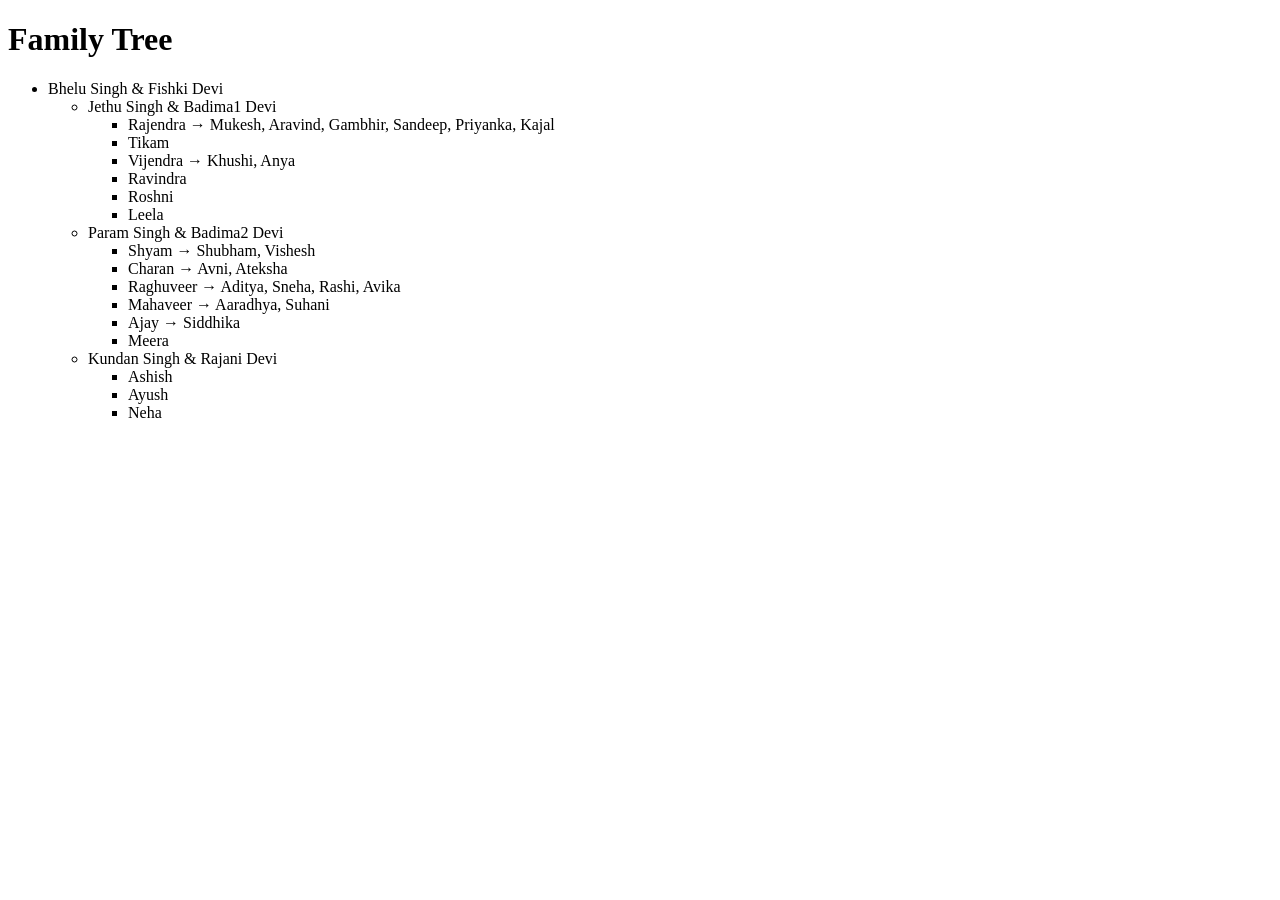
==== index.html @ 9087d0a7 "Create index.html" ====
<!DOCTYPE html>
<html lang="en">
<head>
  <meta charset="UTF-8">
  <title>Family Tree</title>
  <link rel="stylesheet" href="style.css">
</head>
<body>

<h1>Family Tree</h1>

<ul class="tree">
  <li>
    <span>Bhelu Singh & Fishki Devi</span>
    <ul>
      <li>
        <span>Jethu Singh & Badima1 Devi</span>
        <ul>
          <li>Rajendra → Mukesh, Aravind, Gambhir, Sandeep, Priyanka, Kajal</li>
          <li>Tikam</li>
          <li>Vijendra → Khushi, Anya</li>
          <li>Ravindra</li>
          <li>Roshni</li>
          <li>Leela</li>
        </ul>
      </li>

      <li>
        <span>Param Singh & Badima2 Devi</span>
        <ul>
          <li>
            Shyam → Shubham, Vishesh
          </li>
          <li>
            Charan → Avni, Ateksha
          </li>
          <li>
            Raghuveer → Aditya, Sneha, Rashi, Avika
          </li>
          <li>
            Mahaveer → Aaradhya, Suhani
          </li>
          <li>
            Ajay → Siddhika
          </li>
          <li>Meera</li>
        </ul>
      </li>

      <li>
        <span>Kundan Singh & Rajani Devi</span>
        <ul>
          <li>Ashish</li>
          <li>Ayush</li>
          <li>Neha</li>
        </ul>
      </li>
    </ul>
  </li>
</ul>

</body>
</html>
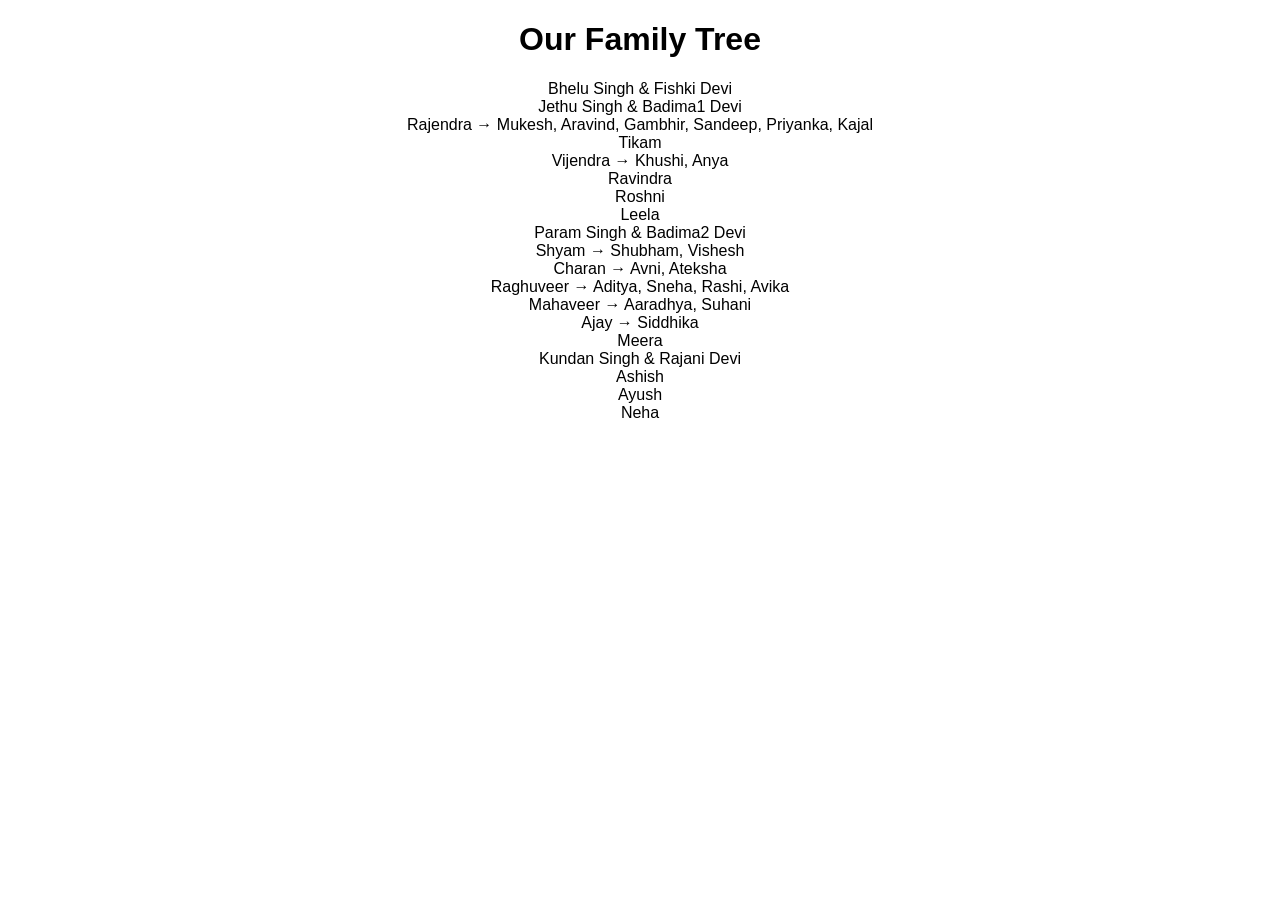
==== commit 6c3a53f7: "Update index.html" ====
--- a/index.html
+++ b/index.html
@@ -7,57 +7,52 @@
 </head>
 <body>
 
-<h1>Family Tree</h1>
+<h1 class="title">Our Family Tree</h1>
 
-<ul class="tree">
-  <li>
-    <span>Bhelu Singh & Fishki Devi</span>
-    <ul>
-      <li>
-        <span>Jethu Singh & Badima1 Devi</span>
-        <ul>
-          <li>Rajendra → Mukesh, Aravind, Gambhir, Sandeep, Priyanka, Kajal</li>
-          <li>Tikam</li>
-          <li>Vijendra → Khushi, Anya</li>
-          <li>Ravindra</li>
-          <li>Roshni</li>
-          <li>Leela</li>
-        </ul>
-      </li>
+<div class="tree">
 
-      <li>
-        <span>Param Singh & Badima2 Devi</span>
-        <ul>
-          <li>
-            Shyam → Shubham, Vishesh
-          </li>
-          <li>
-            Charan → Avni, Ateksha
-          </li>
-          <li>
-            Raghuveer → Aditya, Sneha, Rashi, Avika
-          </li>
-          <li>
-            Mahaveer → Aaradhya, Suhani
-          </li>
-          <li>
-            Ajay → Siddhika
-          </li>
-          <li>Meera</li>
-        </ul>
-      </li>
+  <div class="node root">
+    <div class="card">Bhelu Singh & Fishki Devi</div>
 
-      <li>
-        <span>Kundan Singh & Rajani Devi</span>
-        <ul>
-          <li>Ashish</li>
-          <li>Ayush</li>
-          <li>Neha</li>
-        </ul>
-      </li>
-    </ul>
-  </li>
-</ul>
+    <div class="children">
+
+      <div class="node">
+        <div class="card">Jethu Singh & Badima1 Devi</div>
+        <div class="children">
+          <div class="card">Rajendra → Mukesh, Aravind, Gambhir, Sandeep, Priyanka, Kajal</div>
+          <div class="card">Tikam</div>
+          <div class="card">Vijendra → Khushi, Anya</div>
+          <div class="card">Ravindra</div>
+          <div class="card">Roshni</div>
+          <div class="card">Leela</div>
+        </div>
+      </div>
+
+      <div class="node">
+        <div class="card">Param Singh & Badima2 Devi</div>
+        <div class="children">
+          <div class="card">Shyam → Shubham, Vishesh</div>
+          <div class="card">Charan → Avni, Ateksha</div>
+          <div class="card">Raghuveer → Aditya, Sneha, Rashi, Avika</div>
+          <div class="card">Mahaveer → Aaradhya, Suhani</div>
+          <div class="card">Ajay → Siddhika</div>
+          <div class="card">Meera</div>
+        </div>
+      </div>
+
+      <div class="node">
+        <div class="card">Kundan Singh & Rajani Devi</div>
+        <div class="children">
+          <div class="card">Ashish</div>
+          <div class="card">Ayush</div>
+          <div class="card">Neha</div>
+        </div>
+      </div>
+
+    </div>
+  </div>
+
+</div>
 
 </body>
 </html>
--- a/style.css
+++ b/style.css
@@ -0,0 +1,46 @@
+body {
+  font-family: Arial;
+  text-align: center;
+}
+
+.tree ul {
+  padding-top: 20px;
+  position: relative;
+}
+
+.tree li {
+  display: inline-block;
+  text-align: center;
+  list-style-type: none;
+  padding: 20px 5px 0 5px;
+  position: relative;
+}
+
+.tree li::before, .tree li::after {
+  content: '';
+  position: absolute;
+  top: 0;
+  right: 50%;
+  border-top: 2px solid #ccc;
+  width: 50%;
+  height: 20px;
+}
+
+.tree li::after {
+  right: auto;
+  left: 50%;
+  border-left: 2px solid #ccc;
+}
+
+.tree li:only-child::after,
+.tree li:only-child::before {
+  display: none;
+}
+
+.tree span {
+  border: 1px solid #ccc;
+  padding: 8px 12px;
+  display: inline-block;
+  border-radius: 5px;
+  background: #f9f9f9;
+}
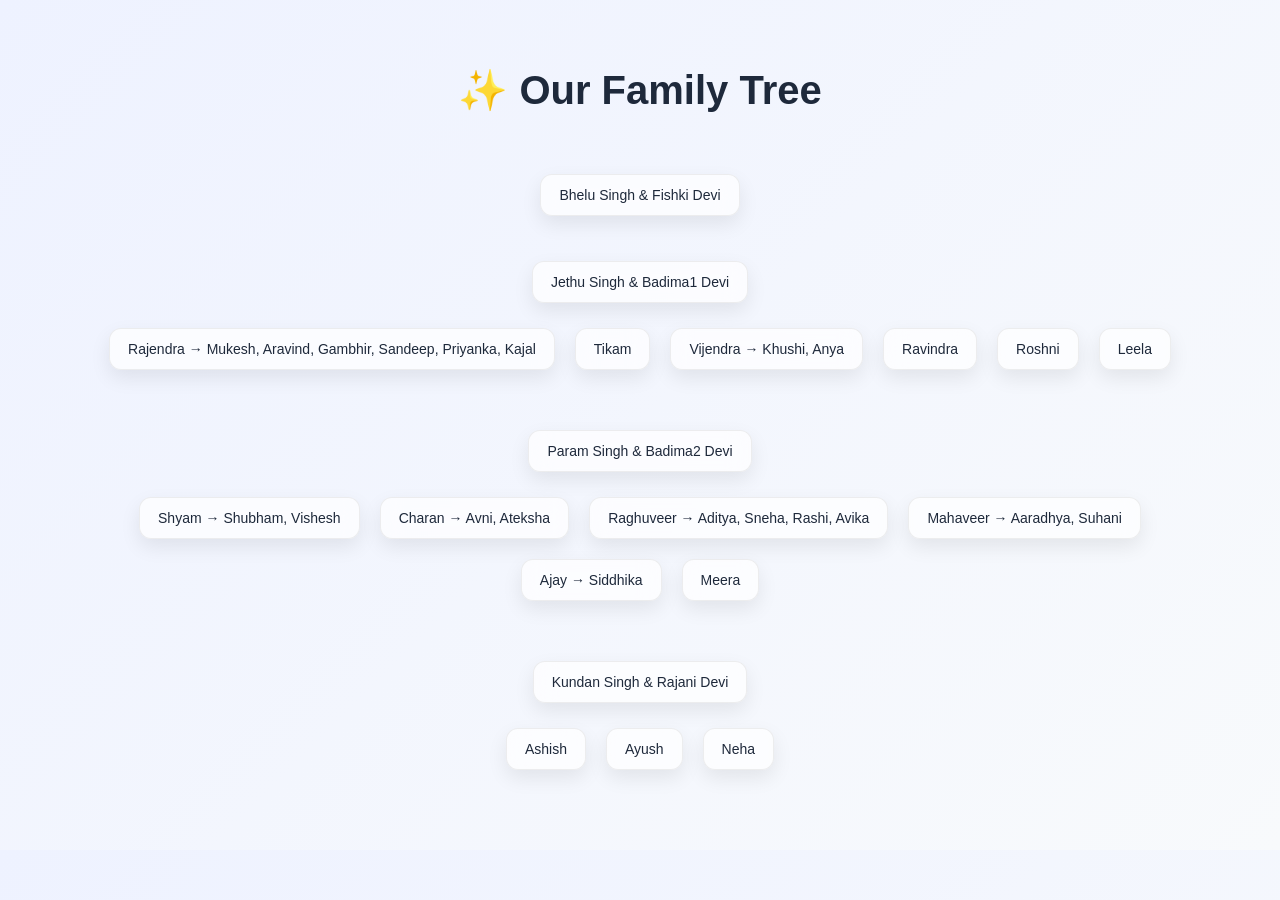
==== commit e738bfcb: "Update index.html" ====
--- a/index.html
+++ b/index.html
@@ -7,45 +7,52 @@
 </head>
 <body>
 
-<h1 class="title">Our Family Tree</h1>
+<h1 class="title">✨ Our Family Tree</h1>
 
 <div class="tree">
 
-  <div class="node root">
-    <div class="card">Bhelu Singh & Fishki Devi</div>
+  <!-- ROOT -->
+  <div class="node">
+    <div class="card root">Bhelu Singh & Fishki Devi</div>
 
     <div class="children">
 
+      <!-- JETHU BRANCH -->
       <div class="node">
-        <div class="card">Jethu Singh & Badima1 Devi</div>
+        <div class="card gen2">Jethu Singh & Badima1 Devi</div>
+
         <div class="children">
-          <div class="card">Rajendra → Mukesh, Aravind, Gambhir, Sandeep, Priyanka, Kajal</div>
-          <div class="card">Tikam</div>
-          <div class="card">Vijendra → Khushi, Anya</div>
-          <div class="card">Ravindra</div>
-          <div class="card">Roshni</div>
-          <div class="card">Leela</div>
+          <div class="card gen3">Rajendra → Mukesh, Aravind, Gambhir, Sandeep, Priyanka, Kajal</div>
+          <div class="card gen3">Tikam</div>
+          <div class="card gen3">Vijendra → Khushi, Anya</div>
+          <div class="card gen3">Ravindra</div>
+          <div class="card gen3">Roshni</div>
+          <div class="card gen3">Leela</div>
         </div>
       </div>
 
+      <!-- PARAM BRANCH -->
       <div class="node">
-        <div class="card">Param Singh & Badima2 Devi</div>
+        <div class="card gen2">Param Singh & Badima2 Devi</div>
+
         <div class="children">
-          <div class="card">Shyam → Shubham, Vishesh</div>
-          <div class="card">Charan → Avni, Ateksha</div>
-          <div class="card">Raghuveer → Aditya, Sneha, Rashi, Avika</div>
-          <div class="card">Mahaveer → Aaradhya, Suhani</div>
-          <div class="card">Ajay → Siddhika</div>
-          <div class="card">Meera</div>
+          <div class="card gen3">Shyam → Shubham, Vishesh</div>
+          <div class="card gen3">Charan → Avni, Ateksha</div>
+          <div class="card gen3">Raghuveer → Aditya, Sneha, Rashi, Avika</div>
+          <div class="card gen3">Mahaveer → Aaradhya, Suhani</div>
+          <div class="card gen3">Ajay → Siddhika</div>
+          <div class="card gen3">Meera</div>
         </div>
       </div>
 
+      <!-- KUNDAN BRANCH -->
       <div class="node">
-        <div class="card">Kundan Singh & Rajani Devi</div>
+        <div class="card gen2">Kundan Singh & Rajani Devi</div>
+
         <div class="children">
-          <div class="card">Ashish</div>
-          <div class="card">Ayush</div>
-          <div class="card">Neha</div>
+          <div class="card gen3">Ashish</div>
+          <div class="card gen3">Ayush</div>
+          <div class="card gen3">Neha</div>
         </div>
       </div>
 
@@ -54,5 +61,17 @@
 
 </div>
 
+<script>
+  // Expand / collapse interaction
+  document.querySelectorAll('.card').forEach(card => {
+    card.addEventListener('click', () => {
+      const children = card.parentElement.querySelector('.children');
+      if (children) {
+        children.classList.toggle('hidden');
+      }
+    });
+  });
+</script>
+
 </body>
 </html>
--- a/style.css
+++ b/style.css
@@ -1,46 +1,61 @@
 body {
-  font-family: Arial;
+  font-family: 'Inter', sans-serif;
+  background: linear-gradient(135deg, #eef2ff, #f8fafc);
+  margin: 0;
+  padding: 40px;
   text-align: center;
 }
 
-.tree ul {
-  padding-top: 20px;
-  position: relative;
+.title {
+  font-size: 2.5rem;
+  margin-bottom: 40px;
+  color: #1e293b;
 }
 
-.tree li {
-  display: inline-block;
-  text-align: center;
-  list-style-type: none;
-  padding: 20px 5px 0 5px;
-  position: relative;
+/* Layout */
+.tree {
+  display: flex;
+  justify-content: center;
 }
 
-.tree li::before, .tree li::after {
-  content: '';
-  position: absolute;
-  top: 0;
-  right: 50%;
-  border-top: 2px solid #ccc;
-  width: 50%;
-  height: 20px;
+.node {
+  display: flex;
+  flex-direction: column;
+  align-items: center;
+  margin: 20px;
 }
 
-.tree li::after {
-  right: auto;
-  left: 50%;
-  border-left: 2px solid #ccc;
+.children {
+  display: flex;
+  gap: 20px;
+  margin-top: 25px;
+  flex-wrap: wrap;
+  justify-content: center;
 }
 
-.tree li:only-child::after,
-.tree li:only-child::before {
-  display: none;
+/* Card Design */
+.card {
+  padding: 12px 18px;
+  border-radius: 12px;
+  background: rgba(255, 255, 255, 0.7);
+  backdrop-filter: blur(10px);
+  border: 1px solid rgba(200, 200, 200, 0.3);
+  box-shadow: 0 8px 20px rgba(0,0,0,0.08);
+  font-size: 14px;
+  color: #1e293b;
+  transition: all 0.25s ease;
+  cursor: pointer;
 }
 
-.tree span {
-  border: 1px solid #ccc;
-  padding: 8px 12px;
-  display: inline-block;
-  border-radius: 5px;
-  background: #f9f9f9;
+/* Hover effect */
+.card:hover {
+  transform: translateY(-5px) scale(1.05);
+  box-shadow: 0 12px 30px rgba(0,0,0,0.15);
 }
+
+/* Root Highlight */
+.root > .card {
+  background: linear-gradient(135deg, #6366f1, #3b82f6);
+  color: white;
+  font-weight: bold;
+}
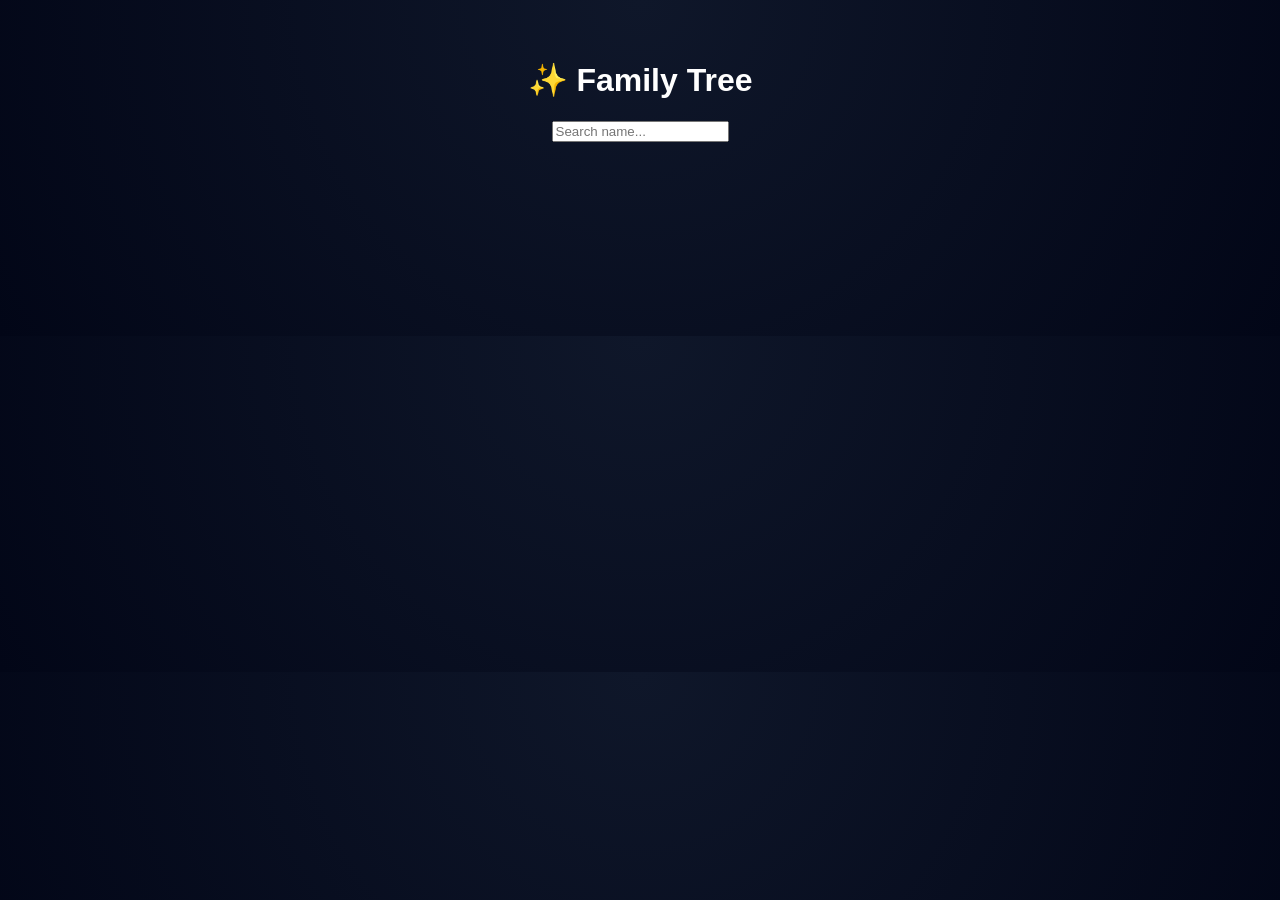
==== commit 2193e33b: "Update index.html" ====
--- a/index.html
+++ b/index.html
@@ -7,71 +7,15 @@
 </head>
 <body>
 
-<h1 class="title">✨ Our Family Tree</h1>
+<h1>✨ Family Tree</h1>
 
-<div class="tree">
+<input type="text" id="search" placeholder="Search name...">
 
-  <!-- ROOT -->
-  <div class="node">
-    <div class="card root">Bhelu Singh & Fishki Devi</div>
-
-    <div class="children">
-
-      <!-- JETHU BRANCH -->
-      <div class="node">
-        <div class="card gen2">Jethu Singh & Badima1 Devi</div>
-
-        <div class="children">
-          <div class="card gen3">Rajendra → Mukesh, Aravind, Gambhir, Sandeep, Priyanka, Kajal</div>
-          <div class="card gen3">Tikam</div>
-          <div class="card gen3">Vijendra → Khushi, Anya</div>
-          <div class="card gen3">Ravindra</div>
-          <div class="card gen3">Roshni</div>
-          <div class="card gen3">Leela</div>
-        </div>
-      </div>
-
-      <!-- PARAM BRANCH -->
-      <div class="node">
-        <div class="card gen2">Param Singh & Badima2 Devi</div>
-
-        <div class="children">
-          <div class="card gen3">Shyam → Shubham, Vishesh</div>
-          <div class="card gen3">Charan → Avni, Ateksha</div>
-          <div class="card gen3">Raghuveer → Aditya, Sneha, Rashi, Avika</div>
-          <div class="card gen3">Mahaveer → Aaradhya, Suhani</div>
-          <div class="card gen3">Ajay → Siddhika</div>
-          <div class="card gen3">Meera</div>
-        </div>
-      </div>
-
-      <!-- KUNDAN BRANCH -->
-      <div class="node">
-        <div class="card gen2">Kundan Singh & Rajani Devi</div>
-
-        <div class="children">
-          <div class="card gen3">Ashish</div>
-          <div class="card gen3">Ayush</div>
-          <div class="card gen3">Neha</div>
-        </div>
-      </div>
-
-    </div>
-  </div>
-
+<div id="container">
+  <svg id="lines"></svg>
+  <div id="tree"></div>
 </div>
 
-<script>
-  // Expand / collapse interaction
-  document.querySelectorAll('.card').forEach(card => {
-    card.addEventListener('click', () => {
-      const children = card.parentElement.querySelector('.children');
-      if (children) {
-        children.classList.toggle('hidden');
-      }
-    });
-  });
-</script>
-
+<script src="script.js"></script>
 </body>
 </html>
--- a/style.css
+++ b/style.css
@@ -1,18 +1,23 @@
+/* Background */
 body {
+  margin: 0;
   font-family: 'Inter', sans-serif;
-  background: linear-gradient(135deg, #eef2ff, #f8fafc);
-  margin: 0;
+  background: radial-gradient(circle at top, #0f172a, #020617);
+  color: white;
+  text-align: center;
   padding: 40px;
-  text-align: center;
 }
 
+/* Title */
 .title {
-  font-size: 2.5rem;
-  margin-bottom: 40px;
-  color: #1e293b;
+  font-size: 2.8rem;
+  margin-bottom: 50px;
+  background: linear-gradient(90deg, #38bdf8, #a78bfa);
+  -webkit-background-clip: text;
+  -webkit-text-fill-color: transparent;
 }
 
-/* Layout */
+/* Tree Layout */
 .tree {
   display: flex;
   justify-content: center;
@@ -22,40 +27,67 @@
   display: flex;
   flex-direction: column;
   align-items: center;
-  margin: 20px;
+  position: relative;
 }
 
 .children {
   display: flex;
-  gap: 20px;
-  margin-top: 25px;
+  gap: 30px;
+  margin-top: 30px;
   flex-wrap: wrap;
   justify-content: center;
+  transition: all 0.3s ease;
 }
 
-/* Card Design */
+.hidden {
+  display: none;
+}
+
+/* Card Base */
 .card {
-  padding: 12px 18px;
-  border-radius: 12px;
-  background: rgba(255, 255, 255, 0.7);
-  backdrop-filter: blur(10px);
-  border: 1px solid rgba(200, 200, 200, 0.3);
-  box-shadow: 0 8px 20px rgba(0,0,0,0.08);
+  padding: 14px 20px;
+  border-radius: 14px;
+  backdrop-filter: blur(14px);
+  border: 1px solid rgba(255,255,255,0.1);
+  background: rgba(255,255,255,0.05);
+  box-shadow: 0 10px 30px rgba(0,0,0,0.4);
   font-size: 14px;
-  color: #1e293b;
+  cursor: pointer;
   transition: all 0.25s ease;
-  cursor: pointer;
+  min-width: 180px;
 }
 
 /* Hover effect */
 .card:hover {
-  transform: translateY(-5px) scale(1.05);
-  box-shadow: 0 12px 30px rgba(0,0,0,0.15);
+  transform: translateY(-6px) scale(1.05);
+  box-shadow: 0 20px 50px rgba(0,0,0,0.6);
 }
 
-/* Root Highlight */
-.root > .card {
+/* Root */
+.root {
   background: linear-gradient(135deg, #6366f1, #3b82f6);
-  color: white;
   font-weight: bold;
 }
+
+/* Generation Colors */
+.gen2 {
+  background: linear-gradient(135deg, #10b981, #22c55e);
+}
+
+.gen3 {
+  background: linear-gradient(135deg, #f59e0b, #f97316);
+}
+
+/* Connectors */
+.node::after {
+  content: '';
+  width: 2px;
+  height: 30px;
+  background: rgba(255,255,255,0.2);
+  position: absolute;
+  top: 40px;
+}
+
+.node:last-child::after {
+  display: none;
+}
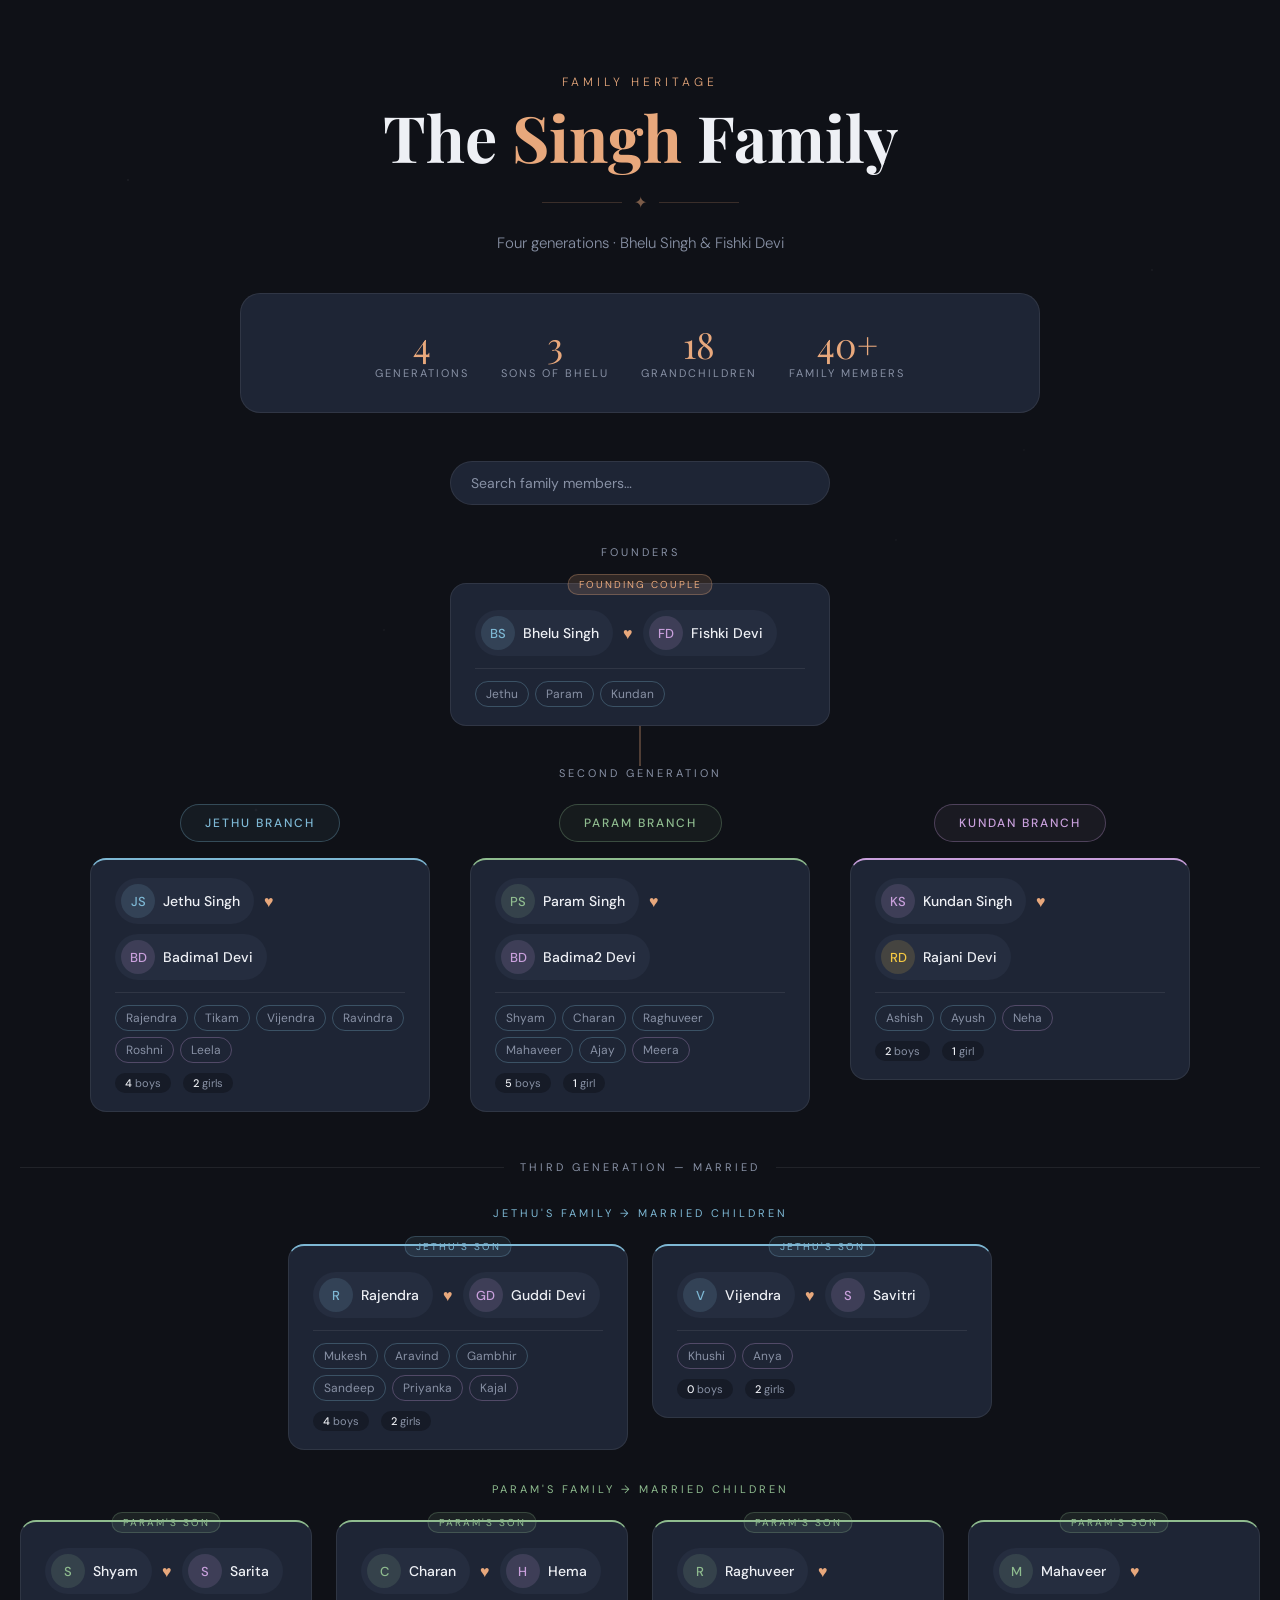
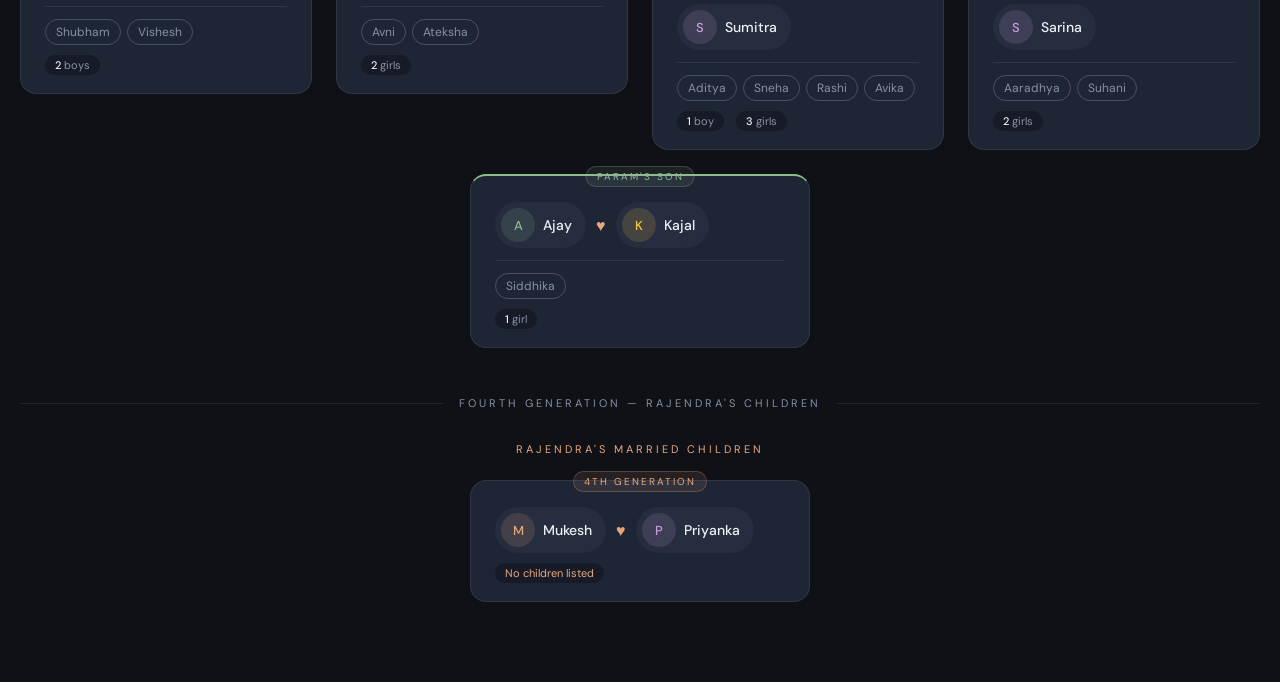
==== commit f8e87a18: "Update index.html" ====
--- a/index.html
+++ b/index.html
@@ -1,21 +1,1095 @@
 <!DOCTYPE html>
 <html lang="en">
 <head>
-  <meta charset="UTF-8">
-  <title>Family Tree</title>
-  <link rel="stylesheet" href="style.css">
+<meta charset="UTF-8">
+<meta name="viewport" content="width=device-width, initial-scale=1.0">
+<title>Singh Family Tree</title>
+<link href="https://fonts.googleapis.com/css2?family=Playfair+Display:wght@400;700&family=DM+Sans:wght@300;400;500&display=swap" rel="stylesheet">
+<style>
+  :root {
+    --bg: #0f1117;
+    --bg2: #161b27;
+    --card: #1e2535;
+    --card2: #252d3f;
+    --accent1: #e8a87c;
+    --accent2: #7eb8d4;
+    --accent3: #8fbc8f;
+    --accent4: #c9a0dc;
+    --accent5: #f4c842;
+    --text: #eef0f5;
+    --muted: #8891a5;
+    --border: rgba(255,255,255,0.08);
+    --line: rgba(232,168,124,0.3);
+  }
+
+  * { box-sizing: border-box; margin: 0; padding: 0; }
+
+  body {
+    font-family: 'DM Sans', sans-serif;
+    background: var(--bg);
+    color: var(--text);
+    min-height: 100vh;
+    overflow-x: hidden;
+  }
+
+  /* Stars background */
+  body::before {
+    content: '';
+    position: fixed;
+    inset: 0;
+    background-image:
+      radial-gradient(1px 1px at 10% 20%, rgba(255,255,255,0.15) 0%, transparent 100%),
+      radial-gradient(1px 1px at 30% 70%, rgba(255,255,255,0.1) 0%, transparent 100%),
+      radial-gradient(1px 1px at 60% 15%, rgba(255,255,255,0.12) 0%, transparent 100%),
+      radial-gradient(1px 1px at 80% 50%, rgba(255,255,255,0.08) 0%, transparent 100%),
+      radial-gradient(1px 1px at 50% 85%, rgba(255,255,255,0.1) 0%, transparent 100%),
+      radial-gradient(1px 1px at 90% 30%, rgba(255,255,255,0.12) 0%, transparent 100%),
+      radial-gradient(2px 2px at 20% 90%, rgba(255,255,255,0.06) 0%, transparent 100%),
+      radial-gradient(1px 1px at 70% 60%, rgba(255,255,255,0.09) 0%, transparent 100%);
+    pointer-events: none;
+    z-index: 0;
+  }
+
+  header {
+    text-align: center;
+    padding: 60px 20px 40px;
+    position: relative;
+    z-index: 1;
+  }
+
+  header .subtitle {
+    font-size: 12px;
+    letter-spacing: 4px;
+    text-transform: uppercase;
+    color: var(--accent1);
+    margin-bottom: 12px;
+  }
+
+  header h1 {
+    font-family: 'Playfair Display', serif;
+    font-size: clamp(36px, 6vw, 64px);
+    font-weight: 700;
+    color: var(--text);
+    line-height: 1.1;
+  }
+
+  header h1 span { color: var(--accent1); }
+
+  header p {
+    margin-top: 14px;
+    color: var(--muted);
+    font-size: 15px;
+    font-weight: 300;
+  }
+
+  .ornament {
+    display: flex;
+    align-items: center;
+    justify-content: center;
+    gap: 12px;
+    margin: 20px auto;
+    color: var(--accent1);
+    opacity: 0.5;
+  }
+  .ornament::before, .ornament::after {
+    content: '';
+    width: 80px;
+    height: 1px;
+    background: var(--accent1);
+    opacity: 0.4;
+  }
+
+  /* Search */
+  .search-bar {
+    display: flex;
+    justify-content: center;
+    padding: 0 20px 40px;
+    position: relative;
+    z-index: 1;
+  }
+  .search-bar input {
+    width: 100%;
+    max-width: 380px;
+    padding: 12px 20px;
+    background: var(--card);
+    border: 1px solid var(--border);
+    border-radius: 40px;
+    color: var(--text);
+    font-size: 14px;
+    font-family: 'DM Sans', sans-serif;
+    outline: none;
+    transition: border-color 0.2s;
+  }
+  .search-bar input:focus { border-color: var(--accent1); }
+  .search-bar input::placeholder { color: var(--muted); }
+
+  /* Tree container */
+  .tree {
+    max-width: 1300px;
+    margin: 0 auto;
+    padding: 0 20px 80px;
+    position: relative;
+    z-index: 1;
+  }
+
+  /* Generation label */
+  .gen-label {
+    font-size: 11px;
+    letter-spacing: 3px;
+    text-transform: uppercase;
+    color: var(--muted);
+    text-align: center;
+    margin-bottom: 24px;
+    margin-top: 0;
+  }
+
+  /* Root couple */
+  .root-couple {
+    display: flex;
+    justify-content: center;
+    margin-bottom: 0;
+    position: relative;
+  }
+
+  /* Connector lines */
+  .connector-down {
+    display: flex;
+    justify-content: center;
+    height: 40px;
+    position: relative;
+  }
+  .connector-down::after {
+    content: '';
+    position: absolute;
+    left: 50%;
+    top: 0;
+    bottom: 0;
+    width: 2px;
+    background: var(--line);
+    transform: translateX(-50%);
+  }
+
+  .connector-spread {
+    position: relative;
+    height: 40px;
+    margin-bottom: 0;
+  }
+  .connector-spread .line-h {
+    position: absolute;
+    top: 50%;
+    left: var(--from);
+    right: var(--to);
+    height: 2px;
+    background: var(--line);
+  }
+
+  /* Couple card */
+  .couple-card {
+    background: var(--card);
+    border: 1px solid var(--border);
+    border-radius: 16px;
+    padding: 18px 24px;
+    cursor: pointer;
+    transition: transform 0.2s, border-color 0.2s, box-shadow 0.2s;
+    position: relative;
+    max-width: 340px;
+    width: 100%;
+  }
+  .couple-card:hover {
+    transform: translateY(-3px);
+    border-color: rgba(232,168,124,0.4);
+    box-shadow: 0 12px 40px rgba(0,0,0,0.4);
+  }
+  .couple-card.highlighted {
+    border-color: var(--accent1);
+    box-shadow: 0 0 0 2px rgba(232,168,124,0.2);
+  }
+  .couple-card.dimmed { opacity: 0.3; }
+
+  .couple-card .gen-badge {
+    position: absolute;
+    top: -10px;
+    left: 50%;
+    transform: translateX(-50%);
+    font-size: 10px;
+    letter-spacing: 2px;
+    text-transform: uppercase;
+    padding: 3px 10px;
+    border-radius: 20px;
+    white-space: nowrap;
+  }
+
+  .couple-card .names {
+    display: flex;
+    align-items: center;
+    gap: 10px;
+    flex-wrap: wrap;
+  }
+
+  .person-pill {
+    display: flex;
+    align-items: center;
+    gap: 8px;
+    background: var(--card2);
+    border-radius: 30px;
+    padding: 6px 14px 6px 6px;
+  }
+
+  .avatar {
+    width: 34px;
+    height: 34px;
+    border-radius: 50%;
+    display: flex;
+    align-items: center;
+    justify-content: center;
+    font-size: 13px;
+    font-weight: 500;
+    flex-shrink: 0;
+  }
+
+  .person-pill .name-text {
+    font-size: 14px;
+    font-weight: 500;
+    color: var(--text);
+    white-space: nowrap;
+  }
+
+  .heart-sep {
+    color: var(--accent1);
+    font-size: 16px;
+    flex-shrink: 0;
+  }
+
+  .children-pills {
+    margin-top: 12px;
+    padding-top: 12px;
+    border-top: 1px solid var(--border);
+    display: flex;
+    flex-wrap: wrap;
+    gap: 6px;
+  }
+
+  .child-pill {
+    font-size: 12px;
+    padding: 4px 10px;
+    border-radius: 20px;
+    border: 1px solid var(--border);
+    color: var(--muted);
+    background: transparent;
+    cursor: pointer;
+    transition: all 0.15s;
+    white-space: nowrap;
+  }
+  .child-pill:hover {
+    border-color: var(--accent2);
+    color: var(--accent2);
+    background: rgba(126,184,212,0.08);
+  }
+  .child-pill.boy { border-color: rgba(126,184,212,0.3); }
+  .child-pill.girl { border-color: rgba(201,160,220,0.3); }
+
+  .stats-row {
+    display: flex;
+    gap: 12px;
+    margin-top: 10px;
+    flex-wrap: wrap;
+  }
+  .stat-chip {
+    font-size: 11px;
+    color: var(--muted);
+    background: var(--bg2);
+    padding: 3px 10px;
+    border-radius: 20px;
+  }
+  .stat-chip span { color: var(--text); font-weight: 500; }
+
+  /* Gen 1 layout */
+  .gen1-row {
+    display: flex;
+    justify-content: center;
+    gap: 40px;
+    flex-wrap: wrap;
+    position: relative;
+  }
+
+  .gen1-branch {
+    display: flex;
+    flex-direction: column;
+    align-items: center;
+    flex: 1;
+    min-width: 280px;
+    max-width: 340px;
+  }
+
+  /* Gen 2 layout */
+  .gen2-section {
+    margin-top: 0;
+  }
+
+  .gen2-grid {
+    display: flex;
+    gap: 24px;
+    flex-wrap: wrap;
+    justify-content: center;
+  }
+
+  .gen2-col {
+    display: flex;
+    flex-direction: column;
+    align-items: center;
+    flex: 1;
+    min-width: 260px;
+    max-width: 340px;
+  }
+
+  /* Branch headers */
+  .branch-header {
+    text-align: center;
+    padding: 10px 24px;
+    border-radius: 30px;
+    font-size: 12px;
+    letter-spacing: 2px;
+    text-transform: uppercase;
+    font-weight: 500;
+    margin-bottom: 16px;
+    border: 1px solid;
+  }
+
+  /* Dividers */
+  .section-divider {
+    display: flex;
+    align-items: center;
+    gap: 16px;
+    margin: 48px 0 32px;
+  }
+  .section-divider::before, .section-divider::after {
+    content: '';
+    flex: 1;
+    height: 1px;
+    background: var(--border);
+  }
+  .section-divider span {
+    font-size: 11px;
+    letter-spacing: 3px;
+    text-transform: uppercase;
+    color: var(--muted);
+    white-space: nowrap;
+  }
+
+  /* Color themes per branch */
+  .branch-jethu .couple-card { border-top: 2px solid var(--accent2); }
+  .branch-param .couple-card { border-top: 2px solid var(--accent3); }
+  .branch-kundan .couple-card { border-top: 2px solid var(--accent4); }
+
+  /* Modal overlay */
+  .modal-overlay {
+    display: none;
+    position: fixed;
+    inset: 0;
+    background: rgba(0,0,0,0.7);
+    z-index: 100;
+    align-items: center;
+    justify-content: center;
+    padding: 20px;
+    backdrop-filter: blur(4px);
+  }
+  .modal-overlay.open { display: flex; }
+
+  .modal {
+    background: var(--card);
+    border: 1px solid var(--border);
+    border-radius: 20px;
+    padding: 32px;
+    max-width: 480px;
+    width: 100%;
+    position: relative;
+    animation: modalIn 0.2s ease;
+  }
+  @keyframes modalIn {
+    from { transform: scale(0.95); opacity: 0; }
+    to { transform: scale(1); opacity: 1; }
+  }
+
+  .modal-close {
+    position: absolute;
+    top: 16px;
+    right: 16px;
+    width: 30px;
+    height: 30px;
+    border-radius: 50%;
+    border: 1px solid var(--border);
+    background: var(--card2);
+    color: var(--muted);
+    cursor: pointer;
+    display: flex;
+    align-items: center;
+    justify-content: center;
+    font-size: 16px;
+    transition: color 0.15s;
+  }
+  .modal-close:hover { color: var(--text); }
+
+  .modal h2 {
+    font-family: 'Playfair Display', serif;
+    font-size: 24px;
+    margin-bottom: 6px;
+    color: var(--text);
+  }
+  .modal .modal-sub {
+    color: var(--muted);
+    font-size: 13px;
+    margin-bottom: 24px;
+  }
+
+  .modal-section { margin-bottom: 20px; }
+  .modal-section h3 {
+    font-size: 11px;
+    letter-spacing: 2px;
+    text-transform: uppercase;
+    color: var(--muted);
+    margin-bottom: 10px;
+  }
+
+  .modal-people {
+    display: flex;
+    flex-direction: column;
+    gap: 8px;
+  }
+
+  .modal-person {
+    display: flex;
+    align-items: center;
+    gap: 12px;
+    padding: 10px 14px;
+    background: var(--bg2);
+    border-radius: 12px;
+  }
+  .modal-person .info { flex: 1; }
+  .modal-person .pname { font-size: 15px; font-weight: 500; }
+  .modal-person .prole { font-size: 12px; color: var(--muted); }
+
+  .modal-children {
+    display: flex;
+    flex-wrap: wrap;
+    gap: 8px;
+  }
+  .modal-child {
+    padding: 8px 16px;
+    border-radius: 30px;
+    font-size: 13px;
+    font-weight: 500;
+  }
+
+  /* Fade-in animation */
+  .fade-in {
+    opacity: 0;
+    transform: translateY(16px);
+    animation: fadeUp 0.5s ease forwards;
+  }
+  @keyframes fadeUp {
+    to { opacity: 1; transform: translateY(0); }
+  }
+
+  /* Stats banner */
+  .stats-banner {
+    display: flex;
+    justify-content: center;
+    gap: 32px;
+    flex-wrap: wrap;
+    padding: 32px 20px;
+    margin: 0 auto 48px;
+    max-width: 800px;
+    background: var(--card);
+    border: 1px solid var(--border);
+    border-radius: 20px;
+    position: relative;
+    z-index: 1;
+    width: calc(100% - 40px);
+  }
+  .stat-item { text-align: center; }
+  .stat-item .num {
+    font-family: 'Playfair Display', serif;
+    font-size: 36px;
+    color: var(--accent1);
+    line-height: 1;
+  }
+  .stat-item .lbl {
+    font-size: 11px;
+    letter-spacing: 2px;
+    text-transform: uppercase;
+    color: var(--muted);
+    margin-top: 4px;
+  }
+
+  @media (max-width: 640px) {
+    .gen1-row { gap: 20px; }
+    .gen1-branch { min-width: 100%; }
+    .gen2-col { min-width: 100%; }
+    .couple-card { max-width: 100%; }
+  }
+</style>
 </head>
 <body>
 
-<h1>✨ Family Tree</h1>
-
-<input type="text" id="search" placeholder="Search name...">
-
-<div id="container">
-  <svg id="lines"></svg>
-  <div id="tree"></div>
+<header class="fade-in">
+  <p class="subtitle">Family Heritage</p>
+  <h1>The <span>Singh</span> Family</h1>
+  <div class="ornament">✦</div>
+  <p>Four generations · Bhelu Singh &amp; Fishki Devi</p>
+</header>
+
+<!-- Stats Banner -->
+<div class="stats-banner fade-in" style="animation-delay:0.1s">
+  <div class="stat-item"><div class="num">4</div><div class="lbl">Generations</div></div>
+  <div class="stat-item"><div class="num">3</div><div class="lbl">Sons of Bhelu</div></div>
+  <div class="stat-item"><div class="num">18</div><div class="lbl">Grandchildren</div></div>
+  <div class="stat-item"><div class="num">40+</div><div class="lbl">Family Members</div></div>
 </div>
 
-<script src="script.js"></script>
+<!-- Search -->
+<div class="search-bar">
+  <input type="text" id="searchInput" placeholder="Search family members…" oninput="handleSearch(this.value)">
+</div>
+
+<div class="tree">
+
+  <!-- GEN 0: ROOT -->
+  <p class="gen-label">Founders</p>
+  <div class="root-couple" style="justify-content:center; margin-bottom: 0;">
+    <div class="couple-card fade-in" style="animation-delay:0.15s; max-width:380px;" onclick="openModal('bhelu')">
+      <span class="gen-badge" style="background:rgba(232,168,124,0.15); color:var(--accent1); border:1px solid rgba(232,168,124,0.3);">Founding Couple</span>
+      <div class="names" style="margin-top:8px;">
+        <div class="person-pill">
+          <div class="avatar" style="background:rgba(126,184,212,0.15); color:var(--accent2);">BS</div>
+          <span class="name-text">Bhelu Singh</span>
+        </div>
+        <span class="heart-sep">♥</span>
+        <div class="person-pill">
+          <div class="avatar" style="background:rgba(201,160,220,0.15); color:var(--accent4);">FD</div>
+          <span class="name-text">Fishki Devi</span>
+        </div>
+      </div>
+      <div class="children-pills">
+        <span class="child-pill boy">Jethu</span>
+        <span class="child-pill boy">Param</span>
+        <span class="child-pill boy">Kundan</span>
+      </div>
+    </div>
+  </div>
+
+  <!-- Connector -->
+  <div class="connector-down"></div>
+
+  <!-- GEN 1 LABEL -->
+  <p class="gen-label">Second Generation</p>
+
+  <!-- GEN 1: Three sons -->
+  <div class="gen1-row">
+
+    <!-- JETHU BRANCH -->
+    <div class="gen1-branch branch-jethu fade-in" style="animation-delay:0.2s">
+      <div class="branch-header" style="color:var(--accent2); border-color:rgba(126,184,212,0.3); background:rgba(126,184,212,0.06);">Jethu Branch</div>
+      <div class="couple-card" onclick="openModal('jethu')">
+        <div class="names">
+          <div class="person-pill">
+            <div class="avatar" style="background:rgba(126,184,212,0.15); color:var(--accent2);">JS</div>
+            <span class="name-text">Jethu Singh</span>
+          </div>
+          <span class="heart-sep">♥</span>
+          <div class="person-pill">
+            <div class="avatar" style="background:rgba(201,160,220,0.15); color:var(--accent4);">BD</div>
+            <span class="name-text">Badima1 Devi</span>
+          </div>
+        </div>
+        <div class="children-pills">
+          <span class="child-pill boy">Rajendra</span>
+          <span class="child-pill boy">Tikam</span>
+          <span class="child-pill boy">Vijendra</span>
+          <span class="child-pill boy">Ravindra</span>
+          <span class="child-pill girl">Roshni</span>
+          <span class="child-pill girl">Leela</span>
+        </div>
+        <div class="stats-row">
+          <span class="stat-chip"><span>4</span> boys</span>
+          <span class="stat-chip"><span>2</span> girls</span>
+        </div>
+      </div>
+    </div>
+
+    <!-- PARAM BRANCH -->
+    <div class="gen1-branch branch-param fade-in" style="animation-delay:0.3s">
+      <div class="branch-header" style="color:var(--accent3); border-color:rgba(143,188,143,0.3); background:rgba(143,188,143,0.06);">Param Branch</div>
+      <div class="couple-card" onclick="openModal('param')">
+        <div class="names">
+          <div class="person-pill">
+            <div class="avatar" style="background:rgba(143,188,143,0.15); color:var(--accent3);">PS</div>
+            <span class="name-text">Param Singh</span>
+          </div>
+          <span class="heart-sep">♥</span>
+          <div class="person-pill">
+            <div class="avatar" style="background:rgba(201,160,220,0.15); color:var(--accent4);">BD</div>
+            <span class="name-text">Badima2 Devi</span>
+          </div>
+        </div>
+        <div class="children-pills">
+          <span class="child-pill boy">Shyam</span>
+          <span class="child-pill boy">Charan</span>
+          <span class="child-pill boy">Raghuveer</span>
+          <span class="child-pill boy">Mahaveer</span>
+          <span class="child-pill boy">Ajay</span>
+          <span class="child-pill girl">Meera</span>
+        </div>
+        <div class="stats-row">
+          <span class="stat-chip"><span>5</span> boys</span>
+          <span class="stat-chip"><span>1</span> girl</span>
+        </div>
+      </div>
+    </div>
+
+    <!-- KUNDAN BRANCH -->
+    <div class="gen1-branch branch-kundan fade-in" style="animation-delay:0.4s">
+      <div class="branch-header" style="color:var(--accent4); border-color:rgba(201,160,220,0.3); background:rgba(201,160,220,0.06);">Kundan Branch</div>
+      <div class="couple-card" onclick="openModal('kundan')">
+        <div class="names">
+          <div class="person-pill">
+            <div class="avatar" style="background:rgba(201,160,220,0.15); color:var(--accent4);">KS</div>
+            <span class="name-text">Kundan Singh</span>
+          </div>
+          <span class="heart-sep">♥</span>
+          <div class="person-pill">
+            <div class="avatar" style="background:rgba(244,200,66,0.15); color:var(--accent5);">RD</div>
+            <span class="name-text">Rajani Devi</span>
+          </div>
+        </div>
+        <div class="children-pills">
+          <span class="child-pill boy">Ashish</span>
+          <span class="child-pill boy">Ayush</span>
+          <span class="child-pill girl">Neha</span>
+        </div>
+        <div class="stats-row">
+          <span class="stat-chip"><span>2</span> boys</span>
+          <span class="stat-chip"><span>1</span> girl</span>
+        </div>
+      </div>
+    </div>
+
+  </div>
+
+  <!-- GEN 2 SECTION -->
+  <div class="section-divider">
+    <span>Third Generation — Married</span>
+  </div>
+
+  <!-- JETHU'S MARRIED CHILDREN -->
+  <p class="gen-label" style="color:var(--accent2);">Jethu's Family → Married Children</p>
+  <div class="gen2-grid" style="margin-bottom: 32px;">
+
+    <div class="gen2-col branch-jethu fade-in" style="animation-delay:0.1s">
+      <div class="couple-card" onclick="openModal('rajendra')">
+        <span class="gen-badge" style="background:rgba(126,184,212,0.1); color:var(--accent2); border:1px solid rgba(126,184,212,0.25);">Jethu's son</span>
+        <div class="names" style="margin-top:8px;">
+          <div class="person-pill">
+            <div class="avatar" style="background:rgba(126,184,212,0.15); color:var(--accent2);">R</div>
+            <span class="name-text">Rajendra</span>
+          </div>
+          <span class="heart-sep">♥</span>
+          <div class="person-pill">
+            <div class="avatar" style="background:rgba(201,160,220,0.15); color:var(--accent4);">GD</div>
+            <span class="name-text">Guddi Devi</span>
+          </div>
+        </div>
+        <div class="children-pills">
+          <span class="child-pill boy">Mukesh</span>
+          <span class="child-pill boy">Aravind</span>
+          <span class="child-pill boy">Gambhir</span>
+          <span class="child-pill boy">Sandeep</span>
+          <span class="child-pill girl">Priyanka</span>
+          <span class="child-pill girl">Kajal</span>
+        </div>
+        <div class="stats-row">
+          <span class="stat-chip"><span>4</span> boys</span>
+          <span class="stat-chip"><span>2</span> girls</span>
+        </div>
+      </div>
+    </div>
+
+    <div class="gen2-col branch-jethu fade-in" style="animation-delay:0.2s">
+      <div class="couple-card" onclick="openModal('vijendra')">
+        <span class="gen-badge" style="background:rgba(126,184,212,0.1); color:var(--accent2); border:1px solid rgba(126,184,212,0.25);">Jethu's son</span>
+        <div class="names" style="margin-top:8px;">
+          <div class="person-pill">
+            <div class="avatar" style="background:rgba(126,184,212,0.15); color:var(--accent2);">V</div>
+            <span class="name-text">Vijendra</span>
+          </div>
+          <span class="heart-sep">♥</span>
+          <div class="person-pill">
+            <div class="avatar" style="background:rgba(201,160,220,0.15); color:var(--accent4);">S</div>
+            <span class="name-text">Savitri</span>
+          </div>
+        </div>
+        <div class="children-pills">
+          <span class="child-pill girl">Khushi</span>
+          <span class="child-pill girl">Anya</span>
+        </div>
+        <div class="stats-row">
+          <span class="stat-chip"><span>0</span> boys</span>
+          <span class="stat-chip"><span>2</span> girls</span>
+        </div>
+      </div>
+    </div>
+
+  </div>
+
+  <!-- PARAM'S MARRIED CHILDREN -->
+  <p class="gen-label" style="color:var(--accent3);">Param's Family → Married Children</p>
+  <div class="gen2-grid" style="margin-bottom: 32px;">
+
+    <div class="gen2-col branch-param fade-in" style="animation-delay:0.1s">
+      <div class="couple-card" onclick="openModal('shyam')">
+        <span class="gen-badge" style="background:rgba(143,188,143,0.1); color:var(--accent3); border:1px solid rgba(143,188,143,0.25);">Param's son</span>
+        <div class="names" style="margin-top:8px;">
+          <div class="person-pill">
+            <div class="avatar" style="background:rgba(143,188,143,0.15); color:var(--accent3);">S</div>
+            <span class="name-text">Shyam</span>
+          </div>
+          <span class="heart-sep">♥</span>
+          <div class="person-pill">
+            <div class="avatar" style="background:rgba(201,160,220,0.15); color:var(--accent4);">S</div>
+            <span class="name-text">Sarita</span>
+          </div>
+        </div>
+        <div class="children-pills">
+          <span class="child-pill boy">Shubham</span>
+          <span class="child-pill boy">Vishesh</span>
+        </div>
+        <div class="stats-row">
+          <span class="stat-chip"><span>2</span> boys</span>
+        </div>
+      </div>
+    </div>
+
+    <div class="gen2-col branch-param fade-in" style="animation-delay:0.15s">
+      <div class="couple-card" onclick="openModal('charan')">
+        <span class="gen-badge" style="background:rgba(143,188,143,0.1); color:var(--accent3); border:1px solid rgba(143,188,143,0.25);">Param's son</span>
+        <div class="names" style="margin-top:8px;">
+          <div class="person-pill">
+            <div class="avatar" style="background:rgba(143,188,143,0.15); color:var(--accent3);">C</div>
+            <span class="name-text">Charan</span>
+          </div>
+          <span class="heart-sep">♥</span>
+          <div class="person-pill">
+            <div class="avatar" style="background:rgba(201,160,220,0.15); color:var(--accent4);">H</div>
+            <span class="name-text">Hema</span>
+          </div>
+        </div>
+        <div class="children-pills">
+          <span class="child-pill girl">Avni</span>
+          <span class="child-pill girl">Ateksha</span>
+        </div>
+        <div class="stats-row">
+          <span class="stat-chip"><span>2</span> girls</span>
+        </div>
+      </div>
+    </div>
+
+    <div class="gen2-col branch-param fade-in" style="animation-delay:0.2s">
+      <div class="couple-card" onclick="openModal('raghuveer')">
+        <span class="gen-badge" style="background:rgba(143,188,143,0.1); color:var(--accent3); border:1px solid rgba(143,188,143,0.25);">Param's son</span>
+        <div class="names" style="margin-top:8px;">
+          <div class="person-pill">
+            <div class="avatar" style="background:rgba(143,188,143,0.15); color:var(--accent3);">R</div>
+            <span class="name-text">Raghuveer</span>
+          </div>
+          <span class="heart-sep">♥</span>
+          <div class="person-pill">
+            <div class="avatar" style="background:rgba(201,160,220,0.15); color:var(--accent4);">S</div>
+            <span class="name-text">Sumitra</span>
+          </div>
+        </div>
+        <div class="children-pills">
+          <span class="child-pill boy">Aditya</span>
+          <span class="child-pill girl">Sneha</span>
+          <span class="child-pill girl">Rashi</span>
+          <span class="child-pill girl">Avika</span>
+        </div>
+        <div class="stats-row">
+          <span class="stat-chip"><span>1</span> boy</span>
+          <span class="stat-chip"><span>3</span> girls</span>
+        </div>
+      </div>
+    </div>
+
+    <div class="gen2-col branch-param fade-in" style="animation-delay:0.25s">
+      <div class="couple-card" onclick="openModal('mahaveer')">
+        <span class="gen-badge" style="background:rgba(143,188,143,0.1); color:var(--accent3); border:1px solid rgba(143,188,143,0.25);">Param's son</span>
+        <div class="names" style="margin-top:8px;">
+          <div class="person-pill">
+            <div class="avatar" style="background:rgba(143,188,143,0.15); color:var(--accent3);">M</div>
+            <span class="name-text">Mahaveer</span>
+          </div>
+          <span class="heart-sep">♥</span>
+          <div class="person-pill">
+            <div class="avatar" style="background:rgba(201,160,220,0.15); color:var(--accent4);">S</div>
+            <span class="name-text">Sarina</span>
+          </div>
+        </div>
+        <div class="children-pills">
+          <span class="child-pill girl">Aaradhya</span>
+          <span class="child-pill girl">Suhani</span>
+        </div>
+        <div class="stats-row">
+          <span class="stat-chip"><span>2</span> girls</span>
+        </div>
+      </div>
+    </div>
+
+    <div class="gen2-col branch-param fade-in" style="animation-delay:0.3s">
+      <div class="couple-card" onclick="openModal('ajay')">
+        <span class="gen-badge" style="background:rgba(143,188,143,0.1); color:var(--accent3); border:1px solid rgba(143,188,143,0.25);">Param's son</span>
+        <div class="names" style="margin-top:8px;">
+          <div class="person-pill">
+            <div class="avatar" style="background:rgba(143,188,143,0.15); color:var(--accent3);">A</div>
+            <span class="name-text">Ajay</span>
+          </div>
+          <span class="heart-sep">♥</span>
+          <div class="person-pill">
+            <div class="avatar" style="background:rgba(244,200,66,0.15); color:var(--accent5);">K</div>
+            <span class="name-text">Kajal</span>
+          </div>
+        </div>
+        <div class="children-pills">
+          <span class="child-pill girl">Siddhika</span>
+        </div>
+        <div class="stats-row">
+          <span class="stat-chip"><span>1</span> girl</span>
+        </div>
+      </div>
+    </div>
+
+  </div>
+
+  <!-- GEN 3 — 4th generation -->
+  <div class="section-divider">
+    <span>Fourth Generation — Rajendra's Children</span>
+  </div>
+
+  <p class="gen-label" style="color:var(--accent1);">Rajendra's Married Children</p>
+  <div class="gen2-grid">
+
+    <div class="gen2-col fade-in" style="animation-delay:0.1s">
+      <div class="couple-card" onclick="openModal('mukesh')">
+        <span class="gen-badge" style="background:rgba(232,168,124,0.1); color:var(--accent1); border:1px solid rgba(232,168,124,0.25);">4th generation</span>
+        <div class="names" style="margin-top:8px;">
+          <div class="person-pill">
+            <div class="avatar" style="background:rgba(232,168,124,0.15); color:var(--accent1);">M</div>
+            <span class="name-text">Mukesh</span>
+          </div>
+          <span class="heart-sep">♥</span>
+          <div class="person-pill">
+            <div class="avatar" style="background:rgba(201,160,220,0.15); color:var(--accent4);">P</div>
+            <span class="name-text">Priyanka</span>
+          </div>
+        </div>
+        <div class="stats-row" style="margin-top:10px;">
+          <span class="stat-chip" style="color:var(--accent1);">No children listed</span>
+        </div>
+      </div>
+    </div>
+
+  </div>
+
+</div>
+
+<!-- MODAL -->
+<div class="modal-overlay" id="modalOverlay" onclick="closeModalOutside(event)">
+  <div class="modal" id="modalContent">
+    <button class="modal-close" onclick="closeModal()">✕</button>
+    <div id="modalBody"></div>
+  </div>
+</div>
+
+<script>
+const data = {
+  bhelu: {
+    title: "Bhelu Singh & Fishki Devi",
+    sub: "Founding couple · Generation 1",
+    color: "#e8a87c",
+    husband: { initials: "BS", name: "Bhelu Singh", role: "Patriarch", color: "#7eb8d4" },
+    wife: { initials: "FD", name: "Fishki Devi", role: "Matriarch", color: "#c9a0dc" },
+    sons: ["Jethu", "Param", "Kundan"],
+    girls: []
+  },
+  jethu: {
+    title: "Jethu Singh & Badima1 Devi",
+    sub: "Son of Bhelu Singh · Generation 2",
+    color: "#7eb8d4",
+    husband: { initials: "JS", name: "Jethu Singh", role: "Son of Bhelu Singh", color: "#7eb8d4" },
+    wife: { initials: "BD", name: "Badima1 Devi", role: "Wife", color: "#c9a0dc" },
+    sons: ["Rajendra", "Tikam", "Vijendra", "Ravindra"],
+    girls: ["Roshni", "Leela"]
+  },
+  param: {
+    title: "Param Singh & Badima2 Devi",
+    sub: "Son of Bhelu Singh · Generation 2",
+    color: "#8fbc8f",
+    husband: { initials: "PS", name: "Param Singh", role: "Son of Bhelu Singh", color: "#8fbc8f" },
+    wife: { initials: "BD", name: "Badima2 Devi", role: "Wife", color: "#c9a0dc" },
+    sons: ["Shyam", "Charan", "Raghuveer", "Mahaveer", "Ajay"],
+    girls: ["Meera"]
+  },
+  kundan: {
+    title: "Kundan Singh & Rajani Devi",
+    sub: "Son of Bhelu Singh · Generation 2",
+    color: "#c9a0dc",
+    husband: { initials: "KS", name: "Kundan Singh", role: "Son of Bhelu Singh", color: "#c9a0dc" },
+    wife: { initials: "RD", name: "Rajani Devi", role: "Wife", color: "#f4c842" },
+    sons: ["Ashish", "Ayush"],
+    girls: ["Neha"]
+  },
+  rajendra: {
+    title: "Rajendra & Guddi Devi",
+    sub: "Son of Jethu Singh · Generation 3",
+    color: "#7eb8d4",
+    husband: { initials: "R", name: "Rajendra", role: "Son of Jethu Singh", color: "#7eb8d4" },
+    wife: { initials: "GD", name: "Guddi Devi", role: "Wife", color: "#c9a0dc" },
+    sons: ["Mukesh", "Aravind", "Gambhir", "Sandeep"],
+    girls: ["Priyanka", "Kajal"]
+  },
+  vijendra: {
+    title: "Vijendra & Savitri",
+    sub: "Son of Jethu Singh · Generation 3",
+    color: "#7eb8d4",
+    husband: { initials: "V", name: "Vijendra", role: "Son of Jethu Singh", color: "#7eb8d4" },
+    wife: { initials: "S", name: "Savitri", role: "Wife", color: "#c9a0dc" },
+    sons: [],
+    girls: ["Khushi", "Anya"]
+  },
+  shyam: {
+    title: "Shyam & Sarita",
+    sub: "Son of Param Singh · Generation 3",
+    color: "#8fbc8f",
+    husband: { initials: "S", name: "Shyam", role: "Son of Param Singh", color: "#8fbc8f" },
+    wife: { initials: "S", name: "Sarita", role: "Wife", color: "#c9a0dc" },
+    sons: ["Shubham", "Vishesh"],
+    girls: []
+  },
+  charan: {
+    title: "Charan & Hema",
+    sub: "Son of Param Singh · Generation 3",
+    color: "#8fbc8f",
+    husband: { initials: "C", name: "Charan", role: "Son of Param Singh", color: "#8fbc8f" },
+    wife: { initials: "H", name: "Hema", role: "Wife", color: "#c9a0dc" },
+    sons: [],
+    girls: ["Avni", "Ateksha"]
+  },
+  raghuveer: {
+    title: "Raghuveer & Sumitra",
+    sub: "Son of Param Singh · Generation 3",
+    color: "#8fbc8f",
+    husband: { initials: "R", name: "Raghuveer", role: "Son of Param Singh", color: "#8fbc8f" },
+    wife: { initials: "S", name: "Sumitra", role: "Wife", color: "#c9a0dc" },
+    sons: ["Aditya"],
+    girls: ["Sneha", "Rashi", "Avika"]
+  },
+  mahaveer: {
+    title: "Mahaveer & Sarina",
+    sub: "Son of Param Singh · Generation 3",
+    color: "#8fbc8f",
+    husband: { initials: "M", name: "Mahaveer", role: "Son of Param Singh", color: "#8fbc8f" },
+    wife: { initials: "S", name: "Sarina", role: "Wife", color: "#c9a0dc" },
+    sons: [],
+    girls: ["Aaradhya", "Suhani"]
+  },
+  ajay: {
+    title: "Ajay & Kajal",
+    sub: "Son of Param Singh · Generation 3",
+    color: "#8fbc8f",
+    husband: { initials: "A", name: "Ajay", role: "Son of Param Singh", color: "#8fbc8f" },
+    wife: { initials: "K", name: "Kajal", role: "Wife", color: "#f4c842" },
+    sons: [],
+    girls: ["Siddhika"]
+  },
+  mukesh: {
+    title: "Mukesh & Priyanka",
+    sub: "Son of Rajendra · Generation 4",
+    color: "#e8a87c",
+    husband: { initials: "M", name: "Mukesh", role: "Son of Rajendra", color: "#e8a87c" },
+    wife: { initials: "P", name: "Priyanka", role: "Wife", color: "#c9a0dc" },
+    sons: [],
+    girls: [],
+    note: "No children listed yet"
+  }
+};
+
+function openModal(id) {
+  const d = data[id];
+  if (!d) return;
+
+  let boyHtml = d.sons && d.sons.length
+    ? d.sons.map(n => `<span class="modal-child" style="background:rgba(126,184,212,0.12); color:#7eb8d4; border:1px solid rgba(126,184,212,0.25);">👦 ${n}</span>`).join('')
+    : '';
+  let girlHtml = d.girls && d.girls.length
+    ? d.girls.map(n => `<span class="modal-child" style="background:rgba(201,160,220,0.12); color:#c9a0dc; border:1px solid rgba(201,160,220,0.25);">👧 ${n}</span>`).join('')
+    : '';
+
+  let childrenSection = (boyHtml || girlHtml)
+    ? `<div class="modal-section">
+        <h3>Children (${(d.sons||[]).length + (d.girls||[]).length})</h3>
+        <div class="modal-children">${boyHtml}${girlHtml}</div>
+       </div>`
+    : (d.note ? `<p style="color:var(--muted); font-size:13px; font-style:italic;">${d.note}</p>` : '');
+
+  document.getElementById('modalBody').innerHTML = `
+    <h2>${d.title}</h2>
+    <p class="modal-sub">${d.sub}</p>
+    <div class="modal-section">
+      <h3>Couple</h3>
+      <div class="modal-people">
+        <div class="modal-person">
+          <div class="avatar" style="background:rgba(0,0,0,0.2); color:${d.husband.color}; width:40px; height:40px;">${d.husband.initials}</div>
+          <div class="info"><div class="pname">${d.husband.name}</div><div class="prole">${d.husband.role}</div></div>
+          <span style="font-size:11px; padding:3px 10px; border-radius:20px; background:rgba(126,184,212,0.1); color:#7eb8d4;">Husband</span>
+        </div>
+        <div class="modal-person">
+          <div class="avatar" style="background:rgba(0,0,0,0.2); color:${d.wife.color}; width:40px; height:40px;">${d.wife.initials}</div>
+          <div class="info"><div class="pname">${d.wife.name}</div><div class="prole">${d.wife.role}</div></div>
+          <span style="font-size:11px; padding:3px 10px; border-radius:20px; background:rgba(201,160,220,0.1); color:#c9a0dc;">Wife</span>
+        </div>
+      </div>
+    </div>
+    ${childrenSection}
+  `;
+
+  document.getElementById('modalOverlay').classList.add('open');
+}
+
+function closeModal() {
+  document.getElementById('modalOverlay').classList.remove('open');
+}
+function closeModalOutside(e) {
+  if (e.target === document.getElementById('modalOverlay')) closeModal();
+}
+
+document.addEventListener('keydown', e => { if (e.key === 'Escape') closeModal(); });
+
+function handleSearch(val) {
+  const v = val.trim().toLowerCase();
+  const cards = document.querySelectorAll('.couple-card');
+  if (!v) {
+    cards.forEach(c => { c.classList.remove('highlighted', 'dimmed'); });
+    return;
+  }
+  cards.forEach(c => {
+    const text = c.innerText.toLowerCase();
+    if (text.includes(v)) {
+      c.classList.add('highlighted');
+      c.classList.remove('dimmed');
+    } else {
+      c.classList.add('dimmed');
+      c.classList.remove('highlighted');
+    }
+  });
+}
+</script>
 </body>
 </html>
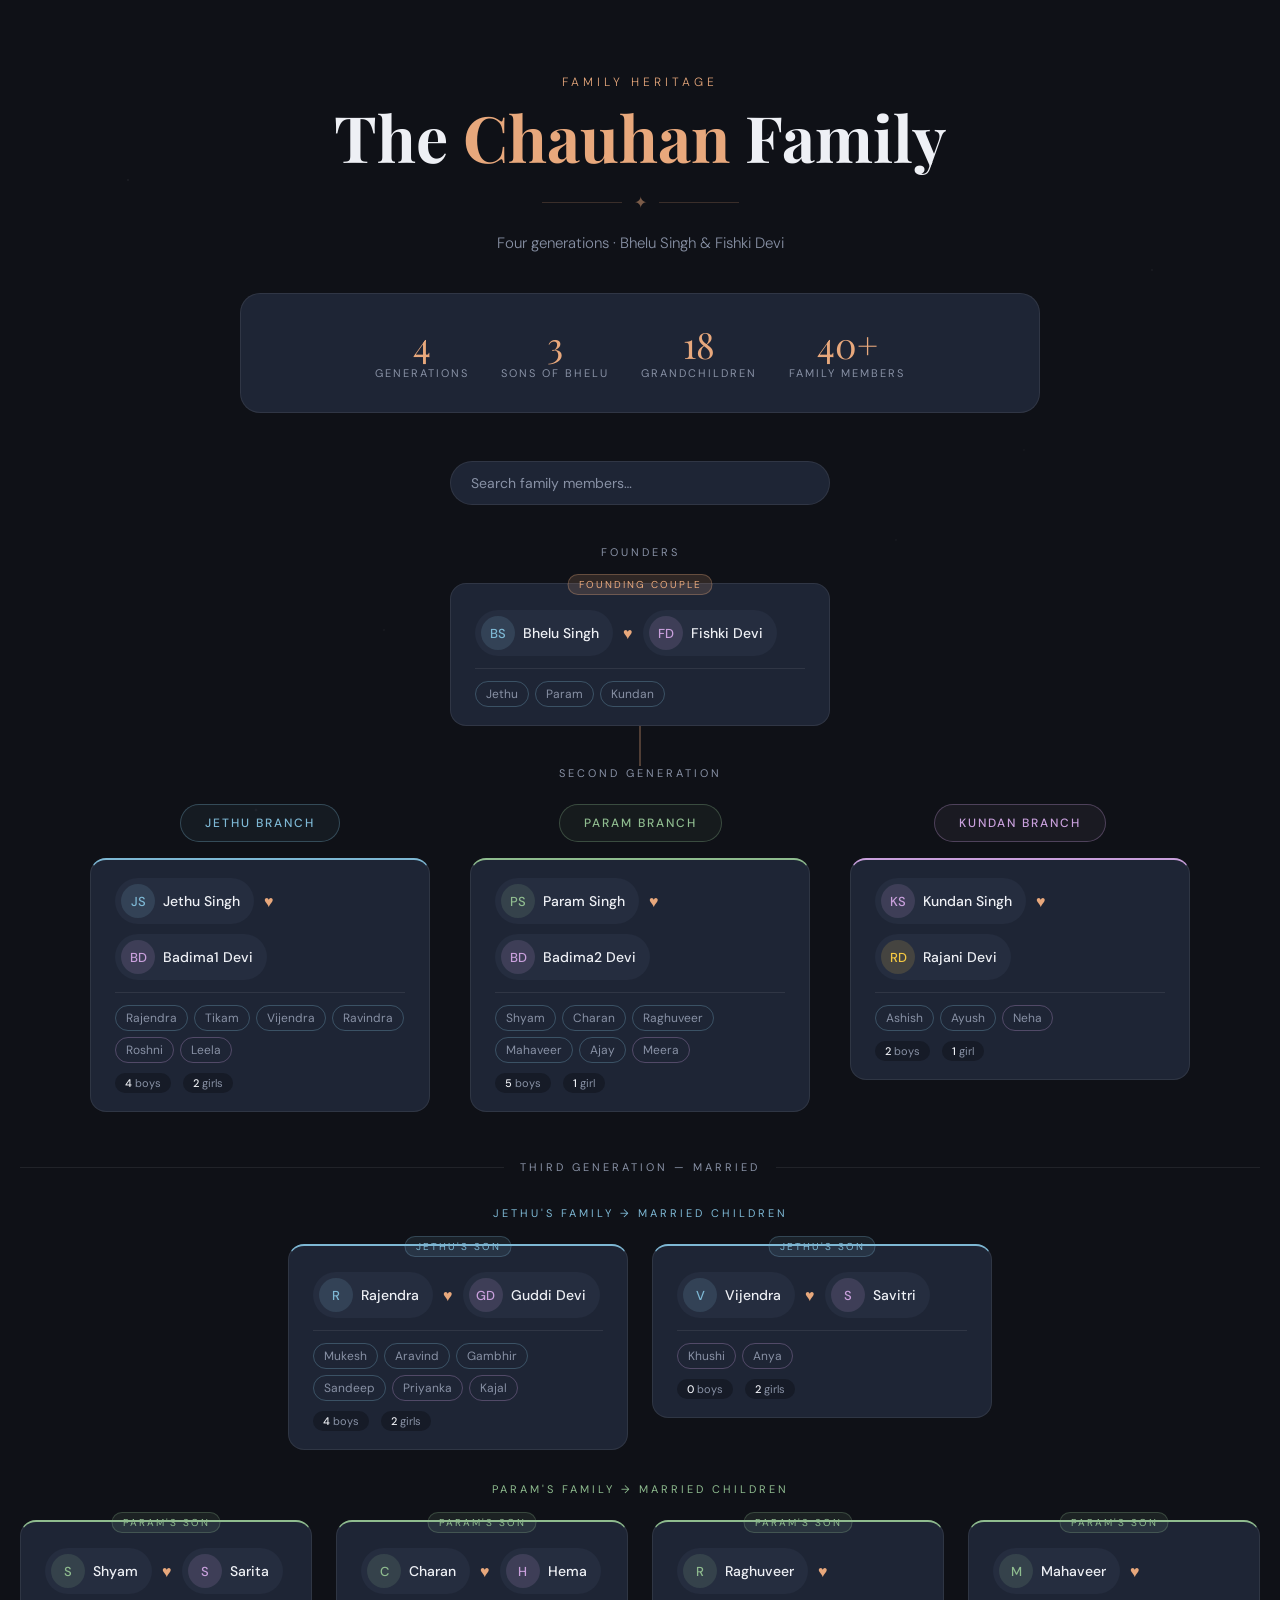
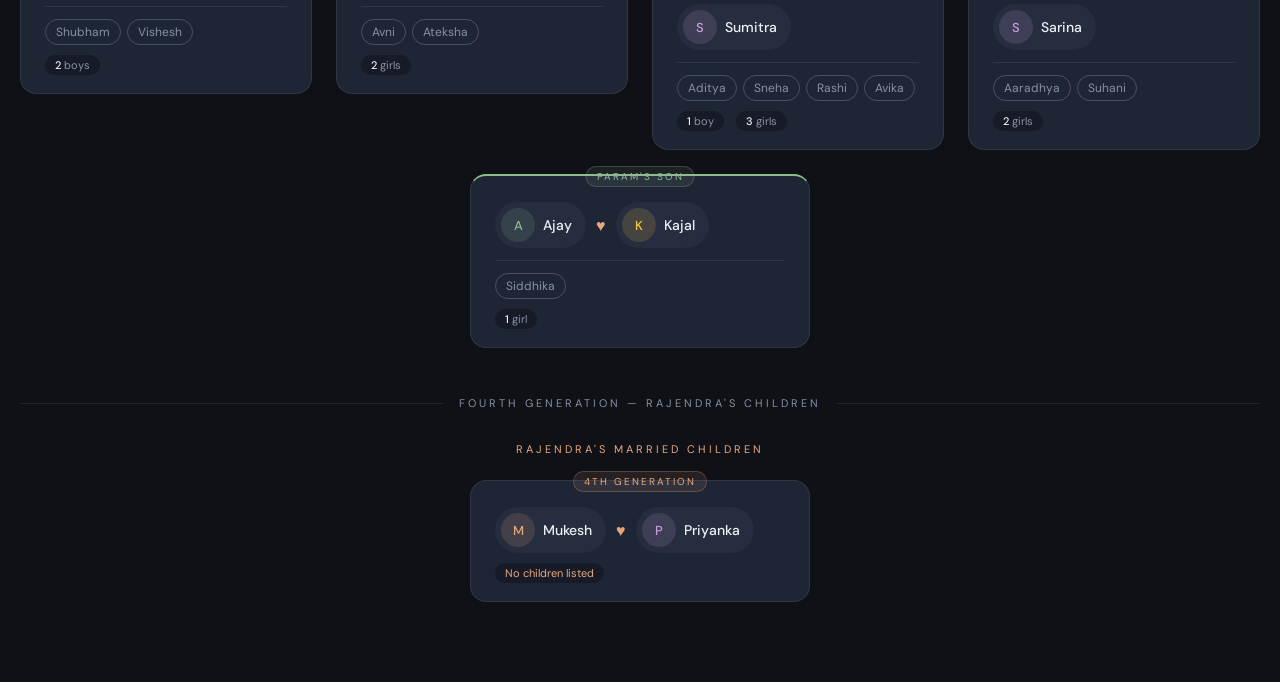
==== commit c4f1e59e: "Change family name from Singh to Chauhan" ====
--- a/index.html
+++ b/index.html
@@ -3,7 +3,7 @@
 <head>
 <meta charset="UTF-8">
 <meta name="viewport" content="width=device-width, initial-scale=1.0">
-<title>Singh Family Tree</title>
+<title>Chauhan Family Tree</title>
 <link href="https://fonts.googleapis.com/css2?family=Playfair+Display:wght@400;700&family=DM+Sans:wght@300;400;500&display=swap" rel="stylesheet">
 <style>
   :root {
@@ -533,7 +533,7 @@
 
 <header class="fade-in">
   <p class="subtitle">Family Heritage</p>
-  <h1>The <span>Singh</span> Family</h1>
+  <h1>The <span>Chauhan</span> Family</h1>
   <div class="ornament">✦</div>
   <p>Four generations · Bhelu Singh &amp; Fishki Devi</p>
 </header>
